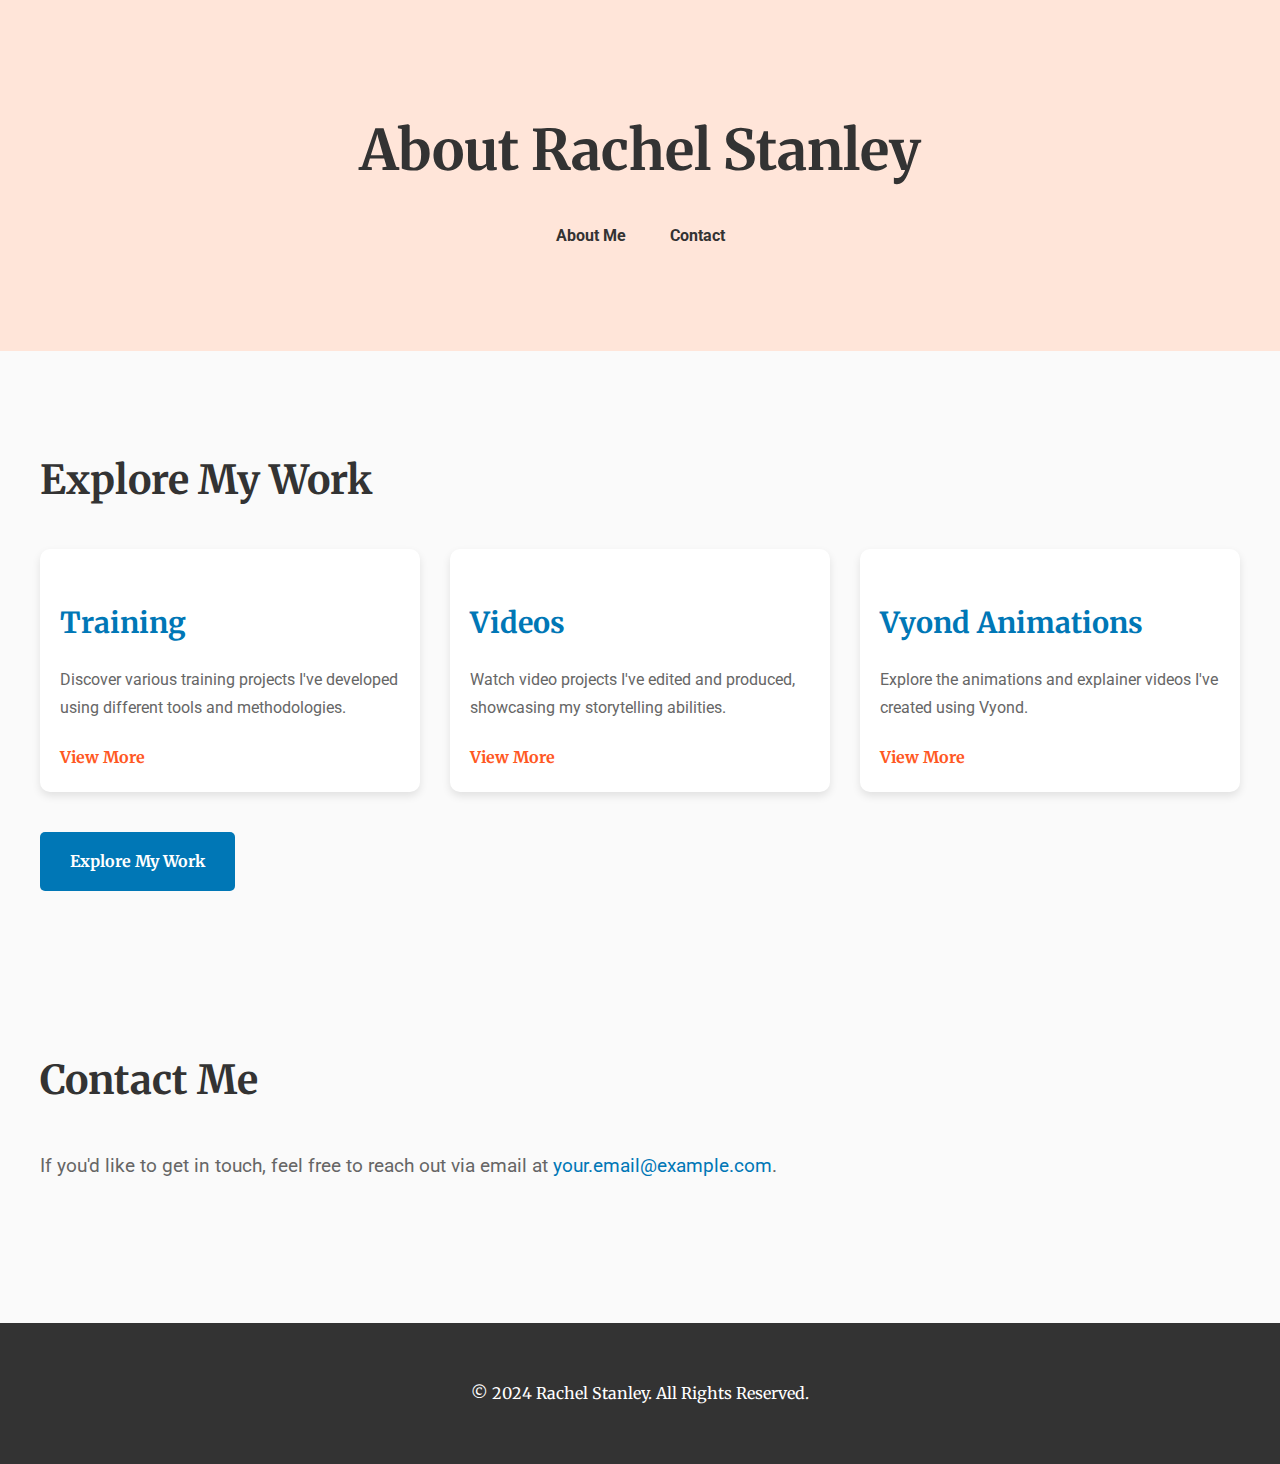
==== index.html @ 3ba9ebe4 "Create index.html" ====
<!DOCTYPE html>
<html lang="en">
<head>
    <meta charset="UTF-8">
    <meta name="viewport" content="width=device-width, initial-scale=1.0">
    <title>About Rachel Stanley</title>
    <link href="https://fonts.googleapis.com/css2?family=Roboto:wght@300;400;700&family=Merriweather:wght@300;400;700&display=swap" rel="stylesheet">
    <style>
        body {
            font-family: 'Merriweather', serif;
            margin: 0;
            padding: 0;
            line-height: 1.8;
            background: #fafafa;
            color: #333;
        }
        header {
            background: #ffe5d9;
            padding: 100px 20px;
            text-align: center;
        }
        header h1 {
            font-size: 3.5em;
            margin: 0;
            color: #333;
            font-family: 'Merriweather', serif;
        }
        nav {
            margin-top: 20px;
        }
        nav a {
            margin: 0 20px;
            text-decoration: none;
            color: #333;
            font-weight: bold;
            font-family: 'Roboto', sans-serif;
            transition: color 0.3s;
        }
        nav a:hover {
            color: #0077b6;
        }
        .section {
            padding: 60px 20px;
            max-width: 1200px;
            margin: auto;
        }
        .cards {
            display: flex;
            justify-content: space-between;
            gap: 30px;
            flex-wrap: wrap;
        }
        .project-card {
            background: #ffffff;
            border-radius: 10px;
            box-shadow: 0 4px 8px rgba(0, 0, 0, 0.1);
            padding: 20px;
            flex: 1;
            min-width: 300px;
            text-align: left;
            transition: transform 0.3s, box-shadow 0.3s;
        }
        .project-card:hover {
            transform: translateY(-5px);
            box-shadow: 0 10px 20px rgba(0, 0, 0, 0.15);
        }
        .project-card h3 {
            font-size: 1.8em;
            color: #0077b6;
            margin-bottom: 15px;
        }
        .project-card p {
            font-family: 'Roboto', sans-serif;
            color: #666;
            margin-bottom: 20px;
        }
        .project-card a {
            color: #ff5722;
            font-weight: bold;
            text-decoration: none;
            transition: color 0.3s;
        }
        .project-card a:hover {
            color: #ff3d00;
        }
        footer {
            background: #333;
            color: white;
            text-align: center;
            padding: 40px;
            margin-top: 60px;
        }
        .button-container {
            margin-top: 40px;
        }
        a.button {
            display: inline-block;
            padding: 15px 30px;
            background: #0077b6;
            color: white;
            text-decoration: none;
            border-radius: 5px;
            font-weight: bold;
            transition: background 0.3s, transform 0.3s;
        }
        a.button:hover {
            background: #005f99;
            transform: translateY(-3px);
        }
    </style>
</head>
<body>
    <header>
        <h1>About Rachel Stanley</h1>
        <nav>
            <a href="#about">About Me</a>
            <a href="#contact">Contact</a>
        </nav>
    </header>

    <section id="about" class="section">
        <h2 style="font-family: 'Merriweather', serif; font-size: 2.5em; color: #333;">Explore My Work</h2>
        <div class="cards">
            <div class="project-card">
                <h3>Training</h3>
                <p>Discover various training projects I've developed using different tools and methodologies.</p>
                <a href="#training">View More</a>
            </div>
            <div class="project-card">
                <h3>Videos</h3>
                <p>Watch video projects I've edited and produced, showcasing my storytelling abilities.</p>
                <a href="#videos">View More</a>
            </div>
            <div class="project-card">
                <h3>Vyond Animations</h3>
                <p>Explore the animations and explainer videos I've created using Vyond.</p>
                <a href="#vyond">View More</a>
            </div>
        </div>
        <div class="button-container">
            <a href="#" class="button">Explore My Work</a>
        </div>
    </section>

    <section id="contact" class="section">
        <h2 style="font-family: 'Merriweather', serif; font-size: 2.5em; color: #333;">Contact Me</h2>
        <p class="contact-info" style="font-family: 'Roboto', sans-serif; font-size: 1.2em; color: #666;">If you'd like to get in touch, feel free to reach out via email at <a href="mailto:your.email@example.com" style="color: #0077b6; text-decoration: none;">your.email@example.com</a>.</p>
    </section>

    <footer>
        <p>&copy; 2024 Rachel Stanley. All Rights Reserved.</p>
    </footer>
</body>
</html>
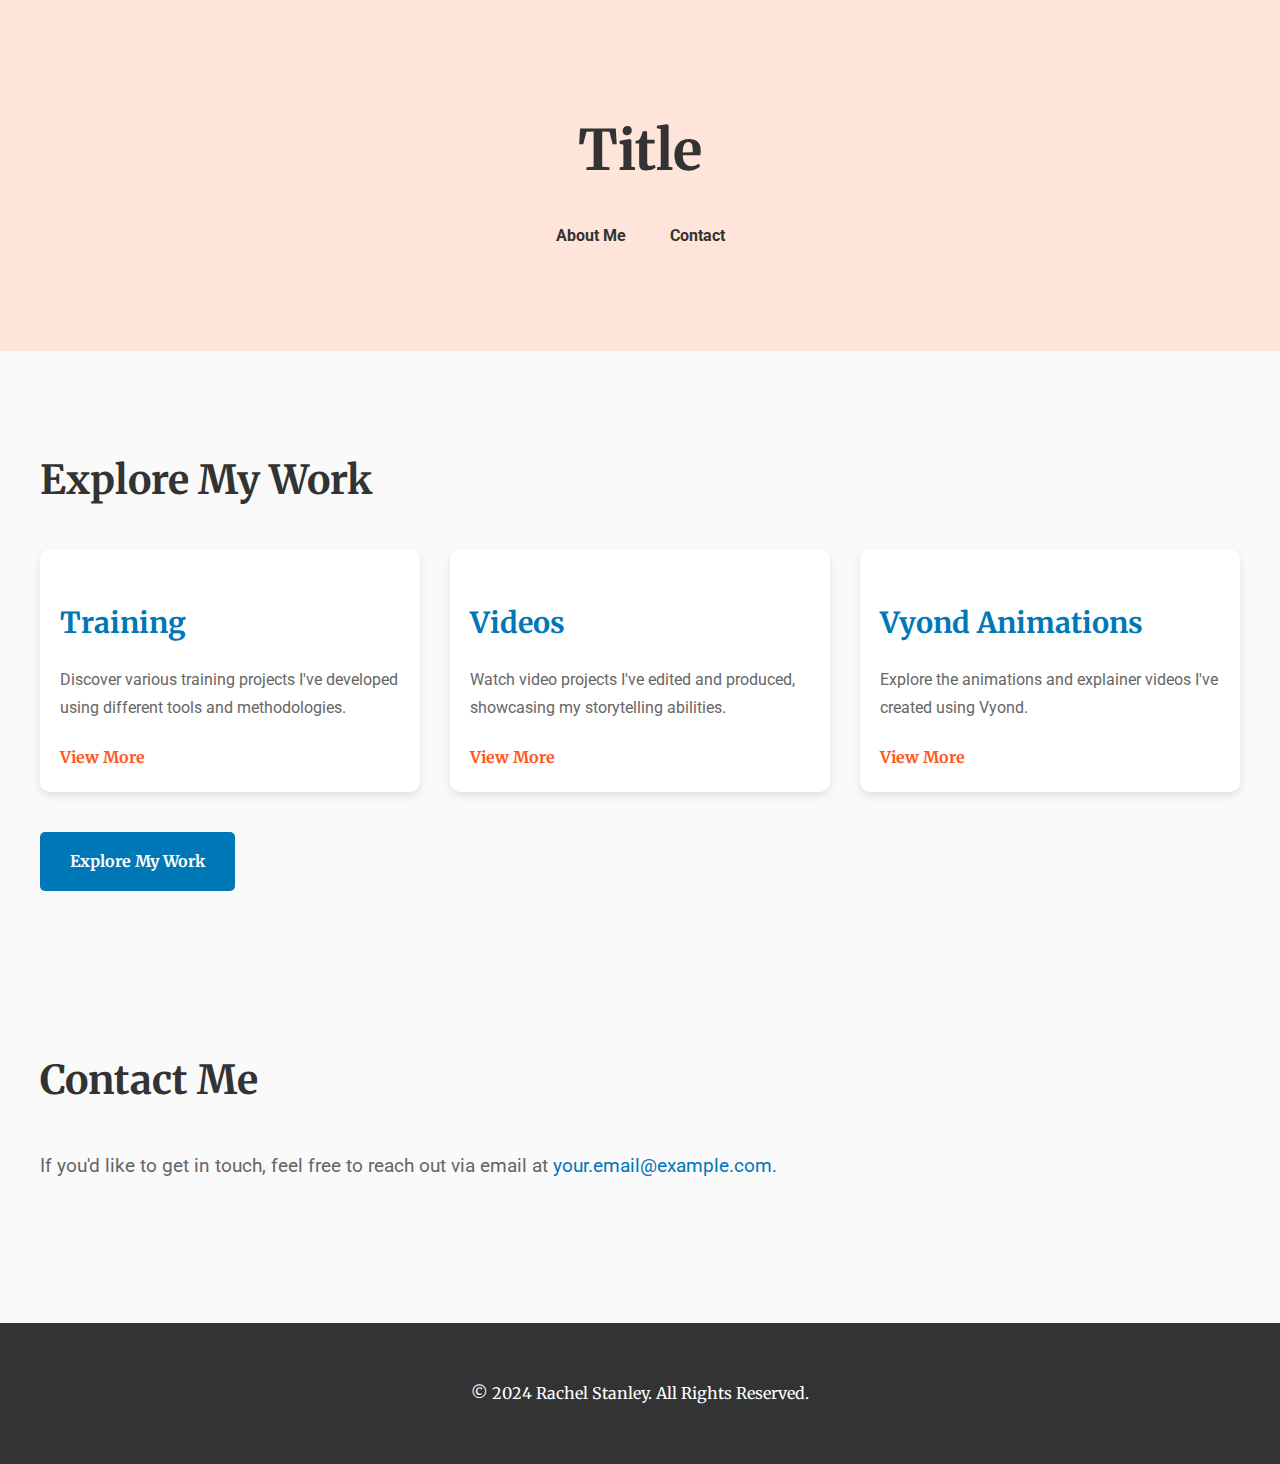
==== commit b0121fef: "Update index.html" ====
--- a/index.html
+++ b/index.html
@@ -111,7 +111,7 @@
 </head>
 <body>
     <header>
-        <h1>About Rachel Stanley</h1>
+        <h1>Title</h1>
         <nav>
             <a href="#about">About Me</a>
             <a href="#contact">Contact</a>
@@ -121,22 +121,22 @@
     <section id="about" class="section">
         <h2 style="font-family: 'Merriweather', serif; font-size: 2.5em; color: #333;">Explore My Work</h2>
         <div class="cards">
-            <div class="project-card">
-                <h3>Training</h3>
-                <p>Discover various training projects I've developed using different tools and methodologies.</p>
-                <a href="#training">View More</a>
-            </div>
-            <div class="project-card">
-                <h3>Videos</h3>
-                <p>Watch video projects I've edited and produced, showcasing my storytelling abilities.</p>
-                <a href="#videos">View More</a>
-            </div>
-            <div class="project-card">
-                <h3>Vyond Animations</h3>
-                <p>Explore the animations and explainer videos I've created using Vyond.</p>
-                <a href="#vyond">View More</a>
-            </div>
-        </div>
+    <div class="project-card">
+        <h3>Training</h3>
+        <p>Discover various training projects I've developed using different tools and methodologies.</p>
+        <a href="training.html">View More</a>
+    </div>
+    <div class="project-card">
+        <h3>Videos</h3>
+        <p>Watch video projects I've edited and produced, showcasing my storytelling abilities.</p>
+        <a href="videos.html">View More</a> <!-- Updated link -->
+    </div>
+    <div class="project-card">
+        <h3>Vyond Animations</h3>
+        <p>Explore the animations and explainer videos I've created using Vyond.</p>
+        <a href="vyond.html">View More</a> <!-- Updated link -->
+    </div>
+</div>
         <div class="button-container">
             <a href="#" class="button">Explore My Work</a>
         </div>
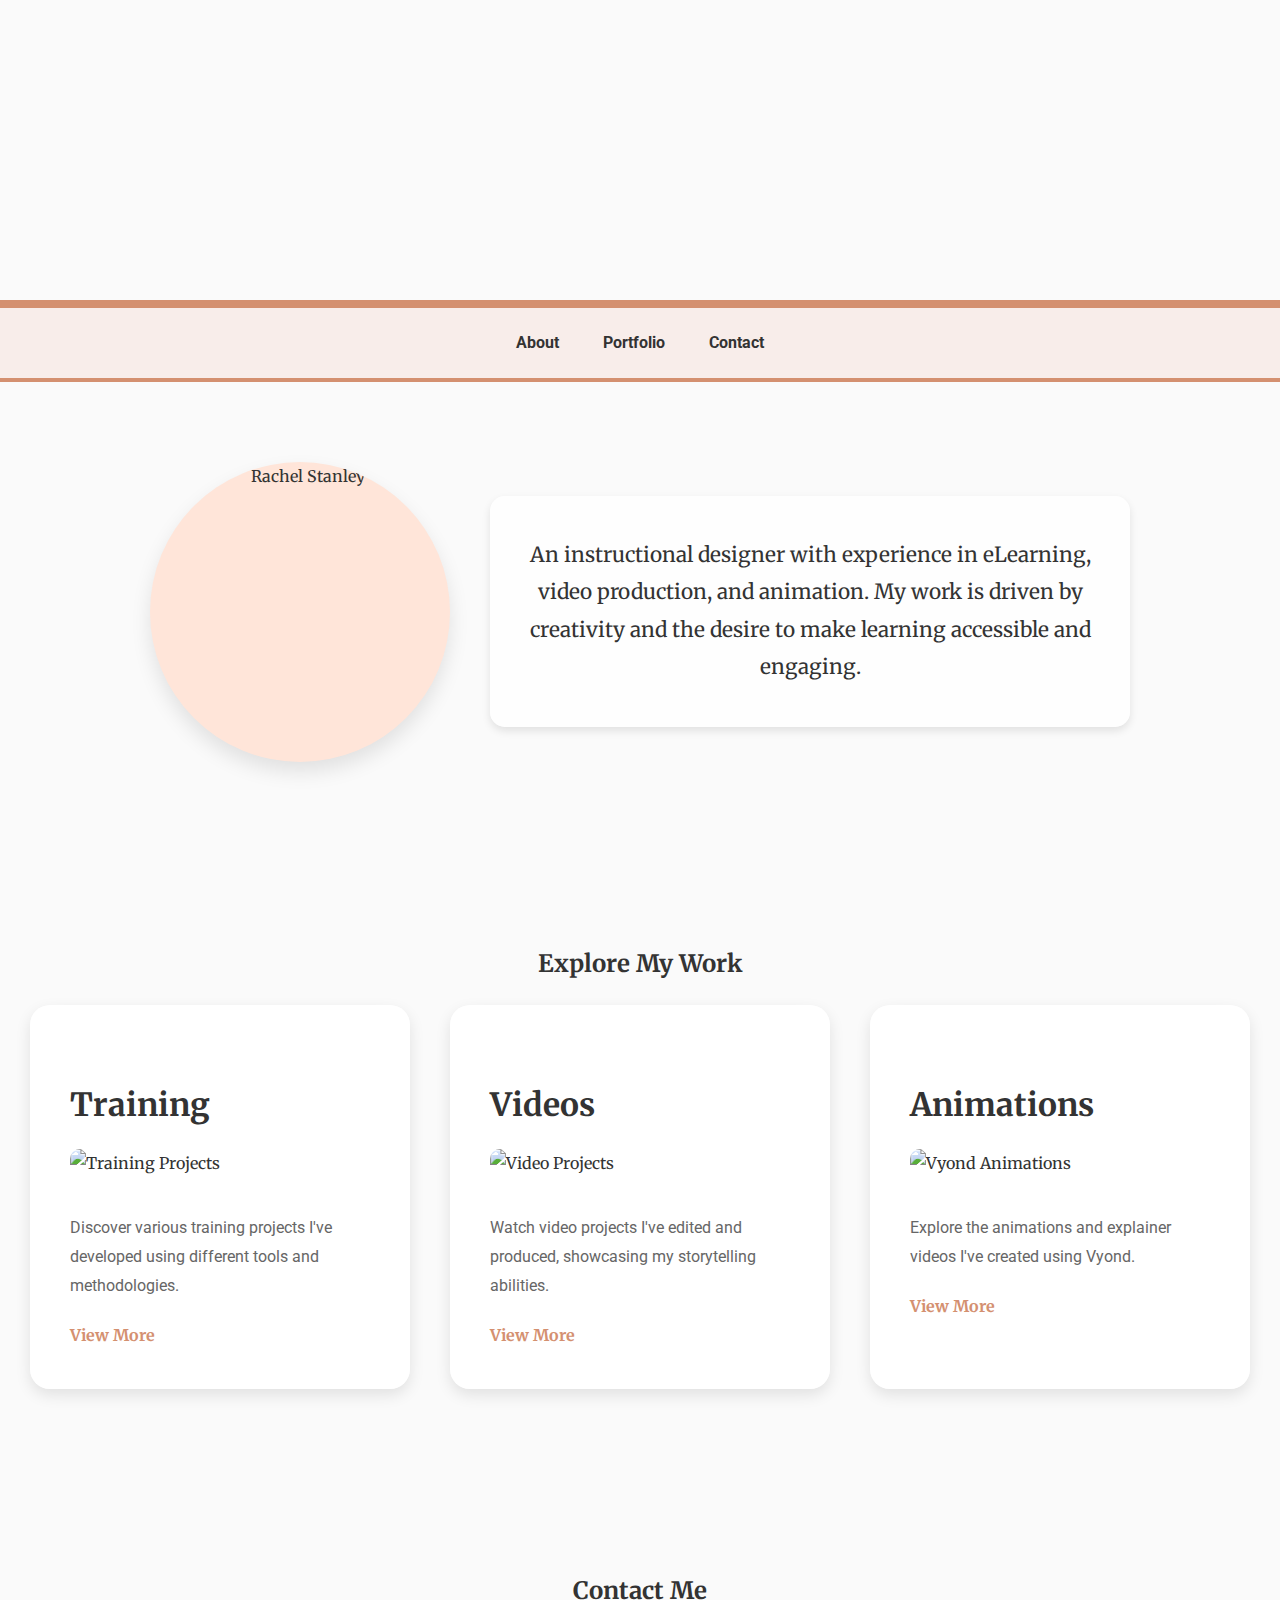
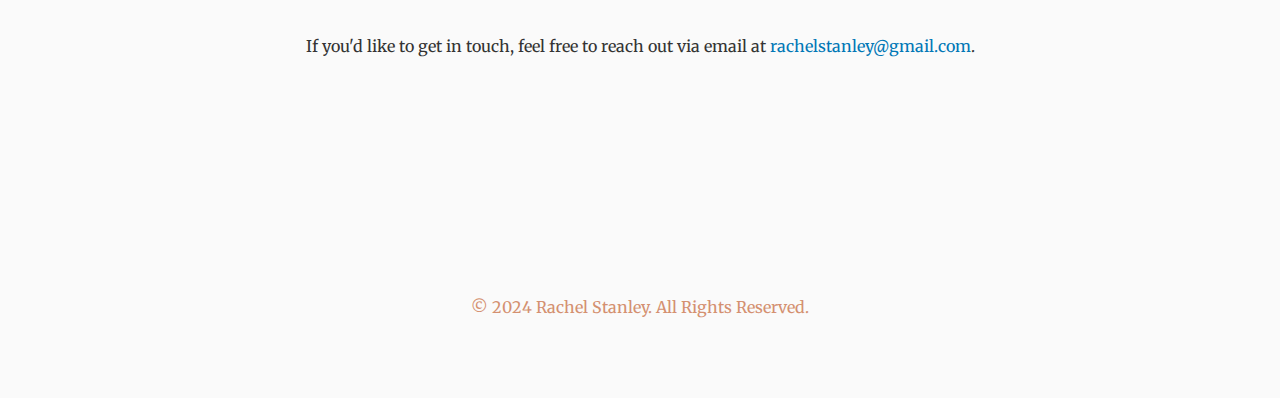
==== commit 0d91a6a0: "Update index.html" ====
--- a/index.html
+++ b/index.html
@@ -4,7 +4,7 @@
     <meta charset="UTF-8">
     <meta name="viewport" content="width=device-width, initial-scale=1.0">
     <title>About Rachel Stanley</title>
-    <link href="https://fonts.googleapis.com/css2?family=Roboto:wght@300;400;700&family=Merriweather:wght@300;400;700&display=swap" rel="stylesheet">
+    <link href="https://fonts.googleapis.com/css2?family=Roboto:wght@300;400;700&family=Merriweather:wght@300;400;700&family=Playfair+Display:wght@400;700&display=swap" rel="stylesheet">
     <style>
         body {
             font-family: 'Merriweather', serif;
@@ -13,20 +13,28 @@
             line-height: 1.8;
             background: #fafafa;
             color: #333;
+            overflow-x: hidden;
         }
         header {
-            background: #ffe5d9;
-            padding: 100px 20px;
-            text-align: center;
+            background: url('images/header.png') no-repeat center center;
+            background-size: cover;
+            padding: 150px 60px;
+            text-align: center;
+            position: relative;
+            border-bottom: 8px solid #d49070;
         }
         header h1 {
-            font-size: 3.5em;
+            font-size: 4.5em;
             margin: 0;
             color: #333;
-            font-family: 'Merriweather', serif;
+            font-family: 'Playfair Display', serif;
+            position: relative;
         }
         nav {
-            margin-top: 20px;
+            text-align: center;
+            padding: 20px;
+            background: #f8edea;
+            border-bottom: 4px solid #d49070;
         }
         nav a {
             margin: 0 20px;
@@ -37,114 +45,212 @@
             transition: color 0.3s;
         }
         nav a:hover {
-            color: #0077b6;
+            color: #d49070;
         }
         .section {
-            padding: 60px 20px;
-            max-width: 1200px;
+            padding: 80px 20px;
+            max-width: 1400px;
             margin: auto;
-        }
-        .cards {
+            text-align: center;
+        }
+        .about-section {
             display: flex;
-            justify-content: space-between;
-            gap: 30px;
             flex-wrap: wrap;
-        }
-        .project-card {
-            background: #ffffff;
-            border-radius: 10px;
+            justify-content: center;
+            align-items: center;
+            gap: 40px;
+            position: relative;
+        }
+        .about-section::before {
+            content: "";
+            position: absolute;
+            top: 0;
+            left: 0;
+            width: 100%;
+            height: 100%;
+            background: url('https://www.transparenttextures.com/patterns/white-wall.png') repeat;
+            opacity: 0.1;
+            pointer-events: none;
+        }
+        .about-text {
+            max-width: 600px;
+            font-size: 1.3em;
+            position: relative;
+            z-index: 1;
+            background: rgba(255, 255, 255, 0.8);
+            padding: 20px;
+            border-radius: 15px;
             box-shadow: 0 4px 8px rgba(0, 0, 0, 0.1);
-            padding: 20px;
-            flex: 1;
-            min-width: 300px;
-            text-align: left;
-            transition: transform 0.3s, box-shadow 0.3s;
-        }
-        .project-card:hover {
-            transform: translateY(-5px);
-            box-shadow: 0 10px 20px rgba(0, 0, 0, 0.15);
-        }
-        .project-card h3 {
-            font-size: 1.8em;
-            color: #0077b6;
+        }
+        .about-image {
+            width: 300px;
+            height: 300px;
+            border-radius: 50%;
+            background: #ffe5d9;
+            display: flex;
+            align-items: center;
+            justify-content: center;
+            box-shadow: 0 10px 20px rgba(0, 0, 0, 0.1);
+            position: relative;
+            z-index: 1;
+        }
+        .about-image img {
+            width: 100%;
+            height: 100%;
+            border-radius: 50%;
+            object-fit: cover;
+        }
+        .section {
+    padding: 80px 20px;
+    max-width: 1400px;
+    margin: auto;
+    text-align: center;
+    position: relative;
+    overflow: visible; /* Allow children to overflow properly */
+    z-index: 1; /* Ensure that sections stack correctly */
+}
+
+.dynamic-content {
+    display: flex;
+    flex-direction: row;
+    justify-content: center;
+    gap: 40px;
+    position: relative;
+    overflow: visible; /* Ensure cards can be visible outside of the container */
+    z-index: 2; /* Set a higher z-index to make sure cards stay on top */
+}
+        .dynamic-content::after {
+            content: "";
+            position: absolute;
+            top: 50%;
+            left: 50%;
+            width: 100%;
+            height: 100%;
+            background: url('https://www.transparenttextures.com/patterns/watercolor-texture.png') repeat;
+            opacity: 0.15;
+            transform: translate(-50%, -50%);
+            pointer-events: none;
+            z-index: 0;
+        }
+        .dynamic-card {
+    background: rgba(255, 255, 255, 0.9);
+    border-radius: 20px;
+    box-shadow: 0 6px 15px rgba(0, 0, 0, 0.1);
+    padding: 40px;
+    width: 300px;
+    min-width: 280px;
+    text-align: left;
+    transition: transform 0.4s, box-shadow 0.4s;
+    position: relative;
+    z-index: 3; /* Ensure cards are on top */
+}
+
+.dynamic-card:hover {
+    transform: translateY(-10px);
+    box-shadow: 0 15px 30px rgba(0, 0, 0, 0.15);
+    z-index: 5; /* Set a higher z-index for hover to ensure the card stays visible */
+}
+        .dynamic-card h3 {
+            font-size: 2em;
+            color: #333;
             margin-bottom: 15px;
         }
-        .project-card p {
+        .dynamic-card p {
             font-family: 'Roboto', sans-serif;
             color: #666;
             margin-bottom: 20px;
         }
-        .project-card a {
-            color: #ff5722;
+        .dynamic-card img {
+            width: 100%;
+            height: 200px;
+            object-fit: cover;
+            border-radius: 10px;
+            margin-bottom: 20px;
+        }
+        .dynamic-card a {
+            color: #d49070;
             font-weight: bold;
             text-decoration: none;
             transition: color 0.3s;
         }
-        .project-card a:hover {
-            color: #ff3d00;
+        .dynamic-card a:hover {
+            color: #dc622a;
         }
         footer {
-            background: #333;
-            color: white;
-            text-align: center;
-            padding: 40px;
+            background: url('images/footer.png') no-repeat center center;
+            background-size: cover;
+            padding: 150px 60px;
+            color: #d49070;
+            text-align: center;
+            padding: 60px;
             margin-top: 60px;
-        }
-        .button-container {
-            margin-top: 40px;
-        }
-        a.button {
-            display: inline-block;
-            padding: 15px 30px;
-            background: #0077b6;
-            color: white;
-            text-decoration: none;
-            border-radius: 5px;
-            font-weight: bold;
-            transition: background 0.3s, transform 0.3s;
-        }
-        a.button:hover {
-            background: #005f99;
-            transform: translateY(-3px);
+            position: relative;
+
+           
+            
+        
+        }
+        footer::before {
+            content: "";
+            position: absolute;
+            top: -50px;
+            left: 0;
+            width: 100%;
+            height: 100px;
+            background: url('https://www.transparenttextures.com/patterns/white-waves.png') repeat;
+            opacity: 0.3;
+            pointer-events: none;
         }
     </style>
 </head>
 <body>
     <header>
-        <h1>Title</h1>
-        <nav>
-            <a href="#about">About Me</a>
-            <a href="#contact">Contact</a>
-        </nav>
+        <h1></h1>
     </header>
+    <nav>
+        <a href="#about">About</a>
+        <a href="#portfolio">Portfolio</a>
+        <a href="#contact">Contact</a>
+    </nav>
 
     <section id="about" class="section">
-        <h2 style="font-family: 'Merriweather', serif; font-size: 2.5em; color: #333;">Explore My Work</h2>
-        <div class="cards">
-    <div class="project-card">
-        <h3>Training</h3>
-        <p>Discover various training projects I've developed using different tools and methodologies.</p>
-        <a href="training.html">View More</a>
-    </div>
-    <div class="project-card">
-        <h3>Videos</h3>
-        <p>Watch video projects I've edited and produced, showcasing my storytelling abilities.</p>
-        <a href="videos.html">View More</a> <!-- Updated link -->
-    </div>
-    <div class="project-card">
-        <h3>Vyond Animations</h3>
-        <p>Explore the animations and explainer videos I've created using Vyond.</p>
-        <a href="vyond.html">View More</a> <!-- Updated link -->
-    </div>
-</div>
-        <div class="button-container">
-            <a href="#" class="button">Explore My Work</a>
+        <div class="about-section">
+            <div class="about-image">
+                <img src="images/me.png" alt="Rachel Stanley">
+            </div>
+            <div class="about-text">
+                <p>An instructional designer with experience in eLearning, video production, and animation. My work is driven by creativity and the desire to make learning accessible and engaging.</p>
+            </div>
         </div>
     </section>
 
+    <section id="portfolio" class="section">
+        <h2>Explore My Work</h2>
+        <div class="dynamic-content">
+            <div class="dynamic-card">
+                <h3>Training</h3>
+                <img src="images/header.png" alt="Training Projects">
+                <p>Discover various training projects I've developed using different tools and methodologies.</p>
+                <a href="#training">View More</a>
+            </div>
+            <div class="dynamic-card">
+                <h3>Videos</h3>
+                <img src="images/header.png" alt="Video Projects">
+                <p>Watch video projects I've edited and produced, showcasing my storytelling abilities.</p>
+                <a href="#videos">View More</a>
+            </div>
+            <div class="dynamic-card">
+                <h3>Animations</h3>
+                <img src="images/header.png" alt="Vyond Animations">
+                <p>Explore the animations and explainer videos I've created using Vyond.</p>
+                <a href="#vyond">View More</a>
+            </div>
+        </div>
+    </section>
+
     <section id="contact" class="section">
-        <h2 style="font-family: 'Merriweather', serif; font-size: 2.5em; color: #333;">Contact Me</h2>
-        <p class="contact-info" style="font-family: 'Roboto', sans-serif; font-size: 1.2em; color: #666;">If you'd like to get in touch, feel free to reach out via email at <a href="mailto:your.email@example.com" style="color: #0077b6; text-decoration: none;">your.email@example.com</a>.</p>
+        <h2>Contact Me</h2>
+        <p>If you'd like to get in touch, feel free to reach out via email at <a href="mailto:your.email@example.com" style="color: #0077b6; text-decoration: none;">rachelstanley@gmail.com</a>.</p>
     </section>
 
     <footer>
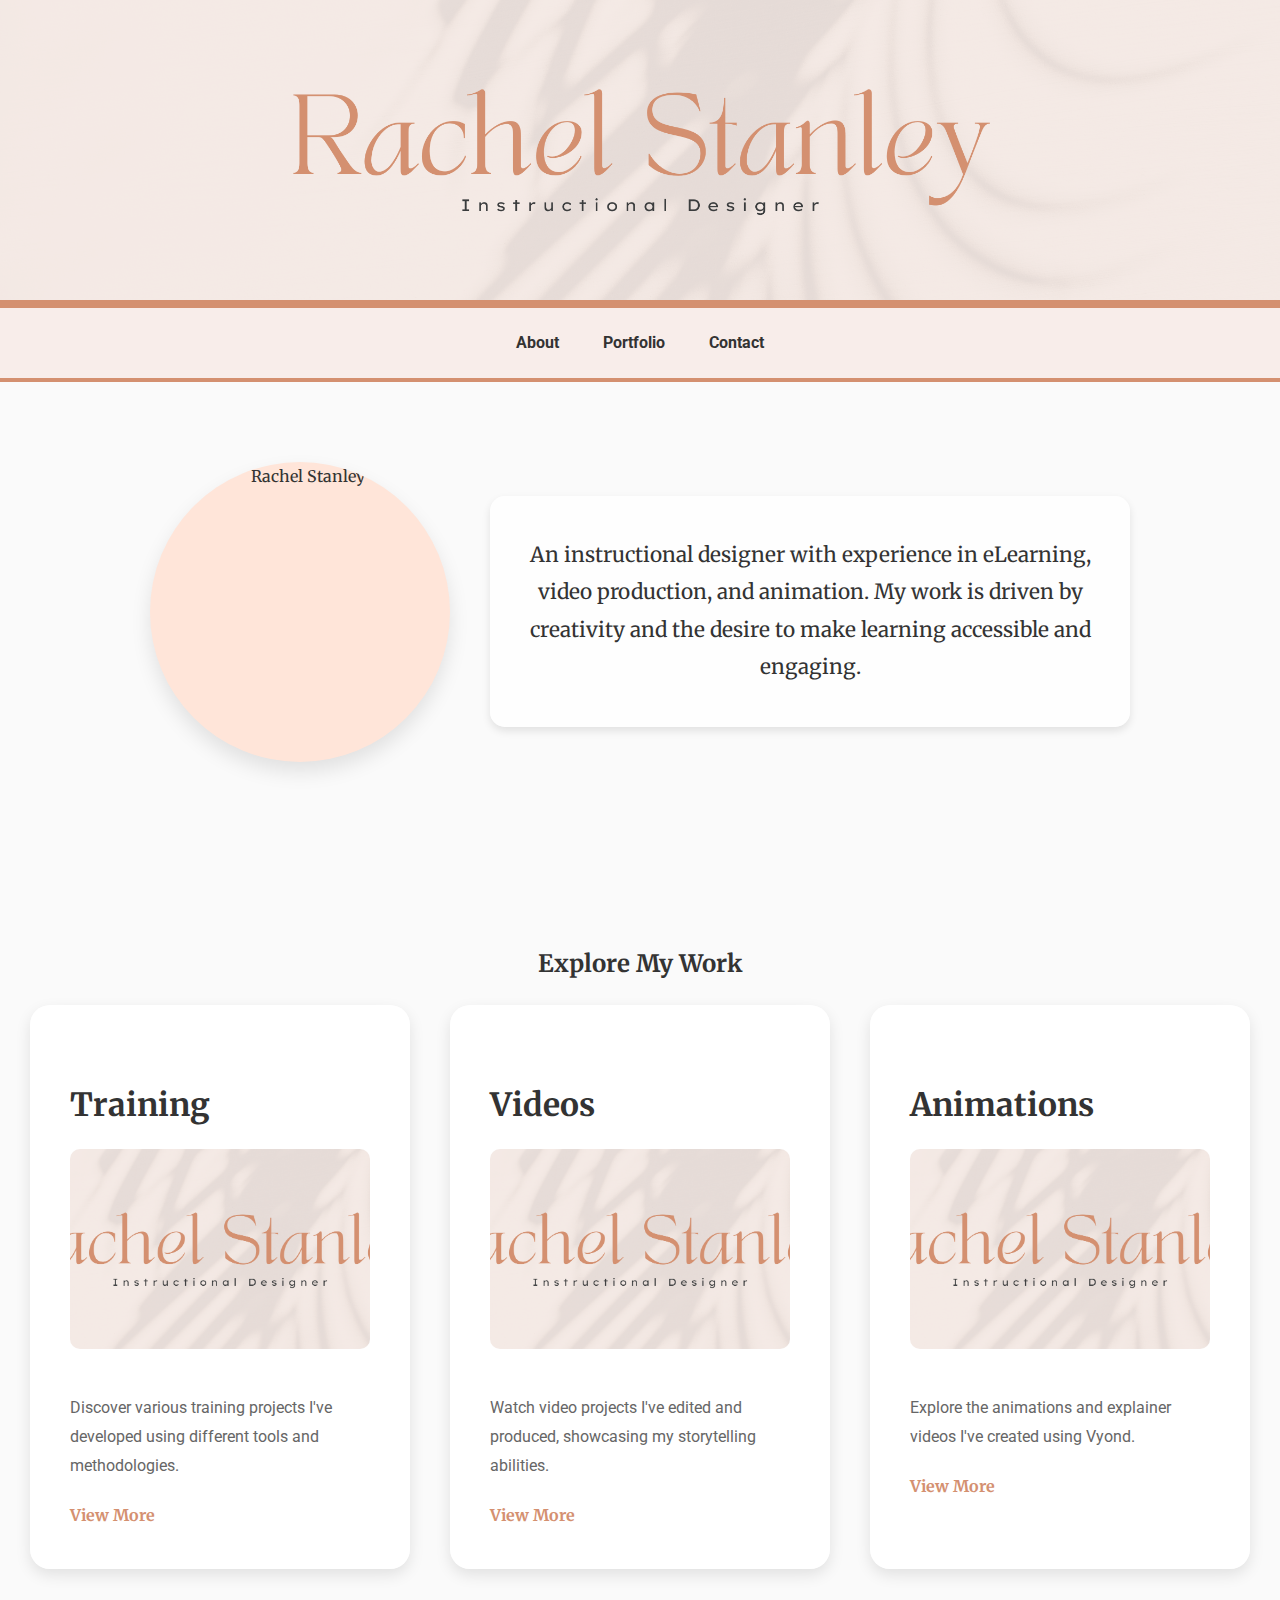
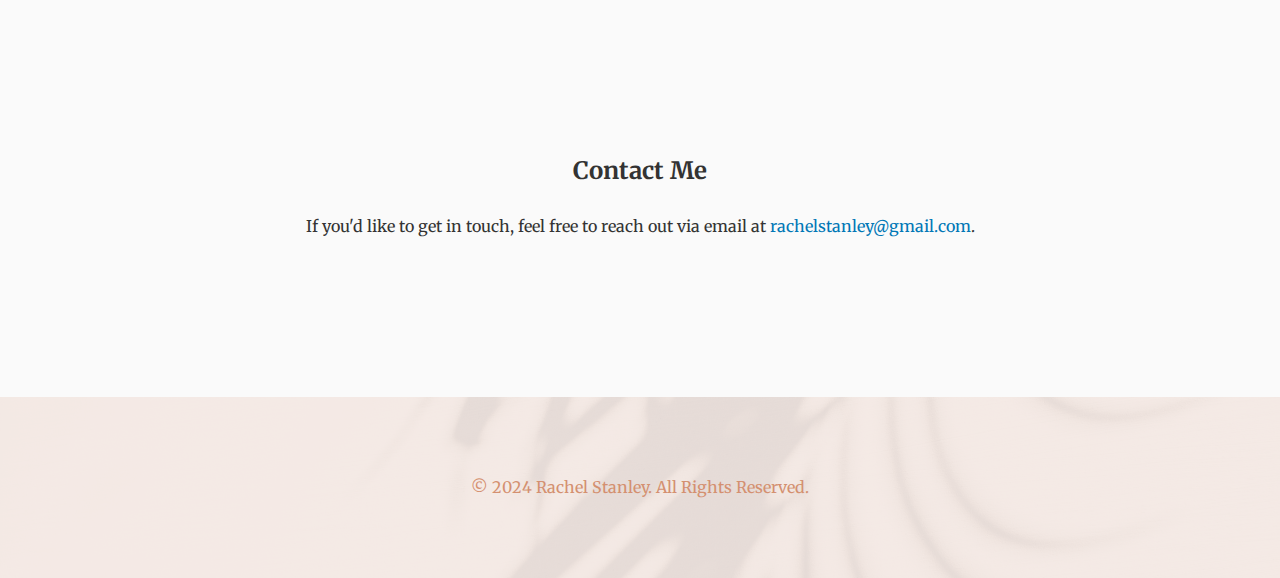
==== commit 70430c59: "Update index.html" ====
--- a/index.html
+++ b/index.html
@@ -256,5 +256,57 @@
     <footer>
         <p>&copy; 2024 Rachel Stanley. All Rights Reserved.</p>
     </footer>
+    <script>
+        // Smooth scroll for navigation links
+        document.querySelectorAll('nav a').forEach(anchor => {
+            anchor.addEventListener('click', function (e) {
+                e.preventDefault();
+                const targetId = this.getAttribute('href').substring(1);
+                document.getElementById(targetId).scrollIntoView({
+                    behavior: 'smooth'
+                });
+            });
+        });
+
+        // Hover animation for images in dynamic cards
+        document.querySelectorAll('.dynamic-card img').forEach(image => {
+            image.addEventListener('mouseenter', function () {
+                this.style.transform = 'scale(1.1)';
+                this.style.transition = 'transform 0.3s ease-in-out';
+            });
+            image.addEventListener('mouseleave', function () {
+                this.style.transform = 'scale(1)';
+            });
+        });
+
+        // Slider functionality for dynamic cards
+        const slider = document.querySelector('.dynamic-content');
+        let isDown = false;
+        let startX;
+        let scrollLeft;
+
+        slider.addEventListener('mousedown', (e) => {
+            isDown = true;
+            slider.classList.add('active');
+            startX = e.pageX - slider.offsetLeft;
+            scrollLeft = slider.scrollLeft;
+        });
+        slider.addEventListener('mouseleave', () => {
+            isDown = false;
+            slider.classList.remove('active');
+        });
+        slider.addEventListener('mouseup', () => {
+            isDown = false;
+            slider.classList.remove('active');
+        });
+        slider.addEventListener('mousemove', (e) => {
+            if (!isDown) return;
+            e.preventDefault();
+            const x = e.pageX - slider.offsetLeft;
+            const walk = (x - startX) * 2; // Scroll-fast
+            slider.scrollLeft = scrollLeft - walk;
+        });
+    </script>
 </body>
 </html>
+
